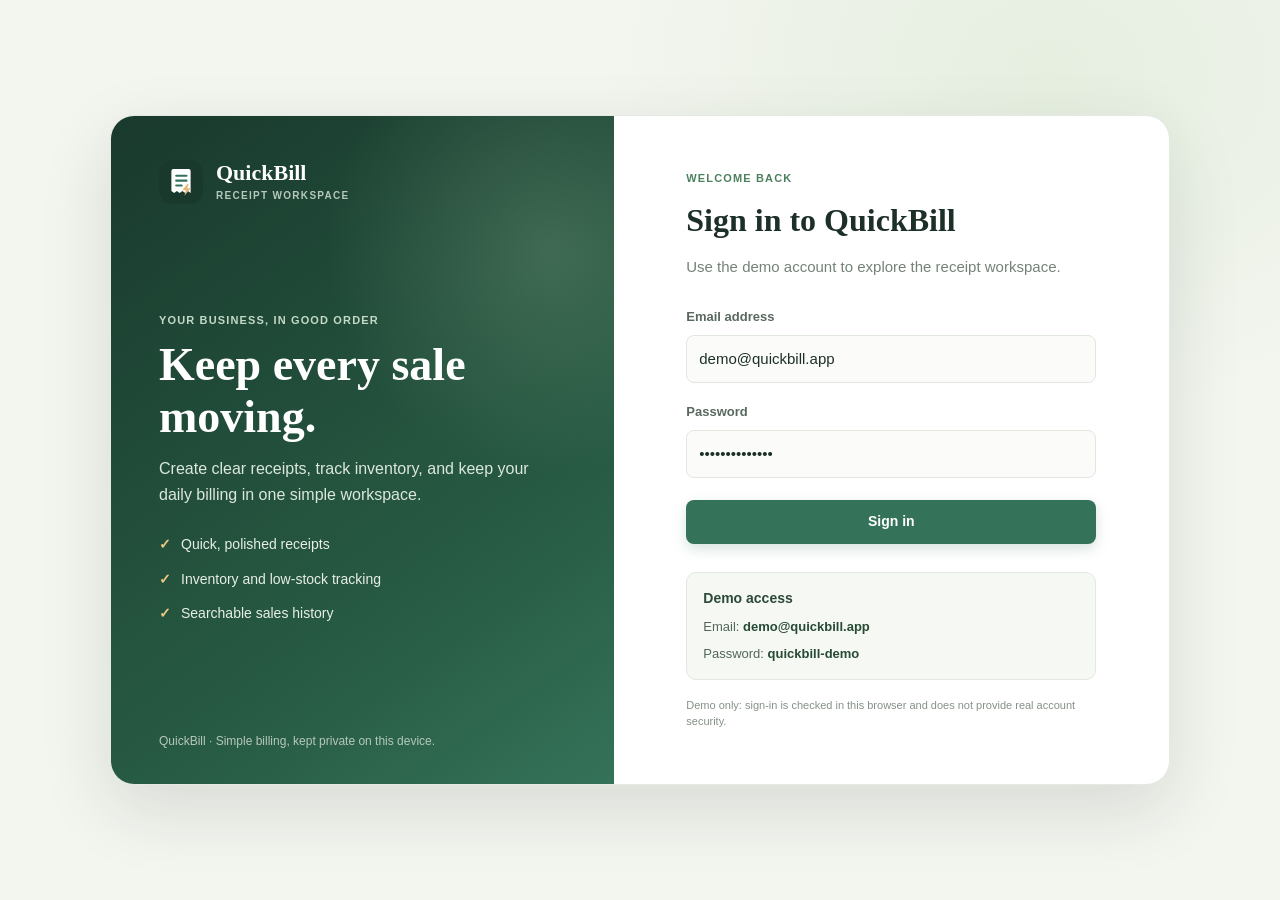
==== login.html @ 91d7e635 "Add QuickBill demo login page" ====
<!DOCTYPE html>
<html lang="en">
<head>
    <meta charset="UTF-8">
    <meta name="viewport" content="width=device-width, initial-scale=1.0">
    <meta name="theme-color" content="#19392d">
    <title>Sign in — QuickBill</title>
    <link rel="icon" type="image/svg+xml" href="logo.svg">
    <link rel="stylesheet" href="style.css">
</head>
<body class="login-page">
    <div class="login-shell">
        <section class="login-panel" aria-label="About QuickBill">
            <div class="login-brand">
                <img class="logo" src="logo.svg" alt="" aria-hidden="true">
                <span><strong>QuickBill</strong><small>RECEIPT WORKSPACE</small></span>
            </div>
            <div class="login-pitch">
                <p class="eyebrow">YOUR BUSINESS, IN GOOD ORDER</p>
                <h1>Keep every sale moving.</h1>
                <p>Create clear receipts, track inventory, and keep your daily billing in one simple workspace.</p>
                <ul class="login-benefits">
                    <li>Quick, polished receipts</li>
                    <li>Inventory and low-stock tracking</li>
                    <li>Searchable sales history</li>
                </ul>
            </div>
            <p class="login-copyright">QuickBill · Simple billing, kept private on this device.</p>
        </section>

        <main class="login-main">
            <section class="login-card" aria-labelledby="login-title">
                <p class="eyebrow">WELCOME BACK</p>
                <h2 id="login-title">Sign in to QuickBill</h2>
                <p class="login-intro">Use the demo account to explore the receipt workspace.</p>
                <form id="loginForm">
                    <label for="loginEmail">Email address</label>
                    <input id="loginEmail" name="email" type="email" autocomplete="username" value="demo@quickbill.app" required>
                    <label for="loginPassword">Password</label>
                    <input id="loginPassword" name="password" type="password" autocomplete="current-password" value="quickbill-demo" required>
                    <button class="button button-primary login-submit" type="submit">Sign in</button>
                </form>
                <p id="loginFeedback" class="login-feedback" role="status" aria-live="polite"></p>
                <div class="demo-access">
                    <strong>Demo access</strong>
                    <span>Email: <b>demo@quickbill.app</b></span>
                    <span>Password: <b>quickbill-demo</b></span>
                </div>
                <p class="login-disclaimer">Demo only: sign-in is checked in this browser and does not provide real account security.</p>
            </section>
        </main>
    </div>
    <script src="login.js"></script>
</body>
</html>
---- style.css ----
:root {
    color-scheme: light;
    --ink: #1d3028;
    --muted: #748278;
    --line: #e5eae4;
    --paper: #ffffff;
    --canvas: #f5f6f1;
    --blue: #347259;
    --blue-dark: #285a45;
    --mint: #e3f2e8;
    --green: #276344;
    --shadow: 0 14px 38px rgba(35, 57, 43, .065);
}

* { box-sizing: border-box; }

html { scroll-behavior: smooth; }

body {
    margin: 0;
    background: var(--canvas);
    color: var(--ink);
    font-family: 'DM Sans', 'Segoe UI', sans-serif;
    font-size: 14px;
    line-height: 1.5;
}

button, input, select { font: inherit; }
button { cursor: pointer; }

:focus-visible {
    outline: 3px solid rgba(65, 105, 225, .55);
    outline-offset: 3px;
}

.topbar {
    height: 76px;
    padding: 0 4.1%;
    background: #101b2e;
    color: #fff;
    display: flex;
    align-items: center;
    justify-content: space-between;
}

.brand {
    display: inline-flex;
    align-items: center;
    gap: 12px;
    color: inherit;
    text-decoration: none;
}

.logo, .store-mark {
    display: grid;
    place-items: center;
    width: 39px;
    height: 39px;
    border-radius: 12px;
    background: #7394ff;
    color: white;
    font-family: 'Manrope', sans-serif;
    font-size: 21px;
    font-weight: 800;
}

.brand strong, .brand small { display: block; }
.brand strong { font-family: 'Manrope', sans-serif; font-size: 17px; letter-spacing: -.3px; }
.brand small { color: #9cabc0; font-size: 9px; font-weight: 700; letter-spacing: 1.3px; }

.topbar-note { display: flex; align-items: center; gap: 9px; color: #c4cfdf; font-size: 12px; }
.online-dot { width: 7px; height: 7px; border-radius: 50%; background: #58d5a5; box-shadow: 0 0 0 4px rgba(88, 213, 165, .12); }

.dashboard { display: flex; min-height: calc(100vh - 76px); }

.sidebar {
    width: 224px;
    flex: 0 0 224px;
    padding: 36px 20px;
    background: #fff;
    border-right: 1px solid var(--line);
}

.nav-label, .eyebrow {
    margin: 0 0 9px;
    color: #95a1b3;
    font-size: 10px;
    font-weight: 700;
    letter-spacing: 1.15px;
}

.sidebar .nav-label { padding: 0 12px; margin-bottom: 12px; }
.sidebar a {
    display: block;
    margin: 4px 0;
    padding: 11px 12px;
    border-radius: 8px;
    color: #6b778b;
    font-size: 13px;
    font-weight: 500;
    text-decoration: none;
    transition: background .15s, color .15s;
}

.sidebar a:hover, .sidebar a.active { background: #eff3ff; color: #3659c5; }
.sidebar a.active { font-weight: 700; }

.main-content { width: min(1350px, 100%); min-width: 0; margin: 0 auto; padding: 38px 4.2% 20px; }
.welcome { display: flex; align-items: center; justify-content: space-between; gap: 20px; margin-bottom: 25px; }
h1, h2, h3, p { margin-top: 0; }
h1, h2, h3 { font-family: 'Manrope', 'Segoe UI', sans-serif; }
.welcome h1 { margin: 0; font-size: clamp(24px, 3vw, 32px); line-height: 1.25; letter-spacing: -1.1px; }
.welcome-copy { margin: 8px 0 0; color: var(--muted); font-size: 13px; }

.stats { display: grid; grid-template-columns: repeat(3, 1fr); gap: 15px; margin-bottom: 22px; }
.stat-card {
    position: relative;
    min-height: 111px;
    padding: 19px 21px 16px;
    background: var(--paper);
    border: 1px solid var(--line);
    border-radius: 11px;
    box-shadow: 0 4px 14px rgba(27, 46, 77, .025);
}

.stat-icon {
    float: right;
    display: grid;
    place-items: center;
    width: 31px;
    height: 31px;
    border-radius: 9px;
    background: #edf2ff;
    color: var(--blue);
    font-weight: 700;
}

.stat-card p { margin: 1px 0 9px; color: var(--muted); font-size: 12px; }
.stat-card strong { display: block; font-family: 'Manrope', sans-serif; font-size: 23px; letter-spacing: -.5px; }
#receiptStatus { font-size: 20px; }

.content-grid { display: grid; grid-template-columns: minmax(290px, .87fr) minmax(440px, 1.13fr); align-items: start; gap: 19px; }
.panel { background: var(--paper); border: 1px solid var(--line); border-radius: 12px; box-shadow: var(--shadow); }
.editor-panel, .preview-panel { padding: 23px; }
.panel-heading { display: flex; align-items: center; justify-content: space-between; gap: 12px; margin-bottom: 20px; }
.panel-heading .eyebrow { margin-bottom: 3px; }
.panel-heading h2 { margin: 0; font-size: 18px; letter-spacing: -.45px; }
.step-tag, .history-count { color: #9aa5b5; font-size: 11px; font-weight: 600; }

.form-section { padding: 0 0 20px; border-bottom: 1px solid #edf0f4; }
.form-section + .form-section { padding-top: 19px; border: 0; }
.form-section h3 { display: flex; align-items: baseline; justify-content: space-between; margin: 0 0 14px; font-size: 13px; }
.subtle { color: #a0a9b7; font-size: 10px; font-weight: 500; }
label { display: block; margin: 0 0 6px; color: #526078; font-size: 11px; font-weight: 700; }
input {
    width: 100%;
    height: 42px;
    margin: 0 0 14px;
    padding: 0 12px;
    border: 1px solid #e1e6ed;
    border-radius: 7px;
    background: #fbfcfe;
    color: var(--ink);
    font-size: 12px;
    transition: border-color .15s, box-shadow .15s, background .15s;
}
select {
    width: 100%;
    height: 42px;
    margin: 0 0 14px;
    padding: 0 10px;
    border: 1px solid #e1e6ed;
    border-radius: 7px;
    background: #fbfcfe;
    color: var(--ink);
    font-size: 12px;
}

input::placeholder { color: #aab3c0; }
input:focus { border-color: #87a0f4; background: #fff; box-shadow: 0 0 0 3px rgba(65, 105, 225, .09); outline: none; }
.field-hint { display: block; margin: -8px 0 2px; color: #929eaf; font-size: 10px; }
.input-row { display: grid; grid-template-columns: 1fr 1fr; gap: 12px; }
.input-row input { margin-bottom: 7px; }
.privacy-note { margin: 16px 0 0; color: #9aa5b5; font-size: 10px; }

.button { min-height: 39px; padding: 0 15px; border: 1px solid transparent; border-radius: 7px; font-size: 12px; font-weight: 700; transition: background .15s, transform .15s, border-color .15s; }
.button:hover:not(:disabled) { transform: translateY(-1px); }
.button:disabled { cursor: not-allowed; opacity: .46; }
.button-primary { background: var(--blue); color: #fff; box-shadow: 0 4px 10px rgba(65, 105, 225, .2); }
.button-primary:hover:not(:disabled) { background: var(--blue-dark); }
.button-secondary { border-color: #dbe3ff; background: #f1f4ff; color: #395dc8; }
.button-secondary:hover { background: #e6ecff; }
.button-quiet { border-color: #e1e6ed; background: #fff; color: #59677d; }
.button-quiet:hover:not(:disabled) { background: #f7f9fc; }
.full-width { width: 100%; }

.preview-panel { background: #fdfdfe; }
.preview-title { margin-bottom: 14px; }
.receipt-badge { padding: 5px 9px; border-radius: 5px; background: var(--mint); color: var(--green); font-size: 9px; font-weight: 800; letter-spacing: .5px; }
.receipt-paper { padding: 21px; border: 1px solid #e9edf2; border-radius: 9px; background: #fff; box-shadow: 0 5px 20px rgba(29, 47, 76, .035); }
.store-heading { padding-bottom: 16px; border-bottom: 1px dashed #dce2e9; text-align: center; }
.store-mark { width: 30px; height: 30px; margin: 0 auto 7px; border-radius: 9px; font-size: 16px; }
.store-heading h2 { margin: 0; font-size: 13px; letter-spacing: 1.2px; }
.store-heading p { margin: 3px 0 0; color: #97a1b0; font-size: 10px; }
.receipt-meta { display: grid; grid-template-columns: 1fr 1fr; gap: 10px 16px; padding: 16px 0 12px; }
.receipt-meta p { min-width: 0; margin: 0; }
.receipt-meta p span, .receipt-meta strong { display: block; }
.receipt-meta p span { margin-bottom: 2px; color: #98a2b0; font-size: 9px; }
.receipt-meta strong { overflow-wrap: anywhere; color: #47546b; font-size: 10px; font-weight: 600; }
.table-wrap { width: 100%; overflow-x: auto; }
table { width: 100%; border-collapse: collapse; }
thead { background: #f6f8fb; }
th, td { padding: 9px 5px; border-bottom: 1px solid #edf0f4; text-align: right; font-size: 10px; }
th { color: #8793a5; font-size: 9px; font-weight: 700; }
th:first-child, td:first-child { text-align: left; }
td { color: #536078; }
td:first-child { min-width: 76px; color: #28374e; font-weight: 600; }
.empty-state { padding: 16px 5px 7px; color: #a1aab8; text-align: center; font-size: 10px; }
.empty-state[hidden], .history-empty[hidden] { display: none; }
.total-area { display: flex; justify-content: space-between; align-items: center; margin-top: 12px; padding-top: 13px; border-top: 1px solid #e6eaf0; color: #637087; font-size: 11px; }
.total-area strong { color: #202f47; font-family: 'Manrope', sans-serif; font-size: 19px; }
.receipt-totals { margin-top: 12px; }
.receipt-totals > p { display: flex; justify-content: space-between; gap: 12px; margin: 6px 0; color: #78869b; font-size: 10px; }
.receipt-totals > p strong { color: #536078; font-weight: 600; }
.receipt-totals .total-area { margin-top: 9px; }
.thank-you { margin: 16px 0 0; color: #a2aab6; text-align: center; font-size: 9px; }
.receipt-actions { display: flex; gap: 8px; margin-top: 14px; }
.feedback { min-height: 17px; margin: 9px 0 0; color: #36795f; font-size: 11px; }
.feedback.error { color: #b44545; }

.history-panel { margin-top: 20px; padding: 21px 23px; }
.history-panel .panel-heading { margin-bottom: 12px; }
.history-row { display: grid; grid-template-columns: minmax(150px, 1fr) 120px auto; align-items: center; gap: 15px; padding: 12px 0; border-top: 1px solid #edf0f4; }
.history-summary strong, .history-summary span { display: block; }
.history-summary strong { overflow-wrap: anywhere; font-size: 12px; }
.history-summary span { margin-top: 2px; color: #98a2b0; font-size: 10px; }
.history-amount { color: #293950; font-size: 12px; text-align: right; }
.history-actions { display: flex; justify-content: flex-end; gap: 10px; }
.text-button { padding: 5px 0; border: 0; background: transparent; color: #4968c8; font-size: 10px; font-weight: 700; }
.text-button:hover { text-decoration: underline; }
.delete-button { color: #b46565; }
.history-empty { margin: 0; padding: 20px 0 7px; border-top: 1px solid #edf0f4; color: #9aa5b5; text-align: center; font-size: 11px; }
.inventory-panel, .settings-panel { margin-top: 20px; padding: 21px 23px; }
.inventory-form, .settings-form, .history-filters {
    display: grid;
    grid-template-columns: repeat(auto-fit, minmax(150px, 1fr));
    align-items: end;
    gap: 0 12px;
}
.inventory-form .button, .settings-form .button, .history-filters .button { margin-bottom: 14px; }
.inventory-list { border-top: 1px solid #edf0f4; }
.inventory-row {
    display: grid;
    grid-template-columns: minmax(120px, 1fr) minmax(130px, .7fr) minmax(220px, auto);
    align-items: center;
    gap: 12px;
    padding: 10px 0;
    border-bottom: 1px solid #edf0f4;
}
.inventory-row strong { overflow-wrap: anywhere; font-size: 12px; }
.inventory-row > span { color: #78869b; font-size: 11px; }
.inventory-row.low-stock > span { color: #a34a3c; font-weight: 700; }
.inventory-actions { display: flex; align-items: center; justify-content: flex-end; gap: 7px; }
.inventory-actions input { width: 78px; height: 34px; margin: 0; padding: 0 7px; }
.history-filters { grid-template-columns: repeat(auto-fit, minmax(140px, 1fr)); margin: 0 0 10px; }
.history-filters input { margin-bottom: 14px; }
footer { padding: 21px 0 3px; color: #a0a9b7; text-align: center; font-size: 10px; }
.visually-hidden { position: absolute; width: 1px; height: 1px; padding: 0; margin: -1px; overflow: hidden; clip: rect(0, 0, 0, 0); white-space: nowrap; border: 0; }

@media (max-width: 1050px) {
    .sidebar { width: 190px; flex-basis: 190px; }
    .main-content { padding-right: 24px; padding-left: 24px; }
    .content-grid { grid-template-columns: minmax(260px, .85fr) minmax(390px, 1.15fr); gap: 13px; }
    .editor-panel, .preview-panel { padding: 18px; }
}

@media (max-width: 820px) {
    .dashboard { display: block; }
    .sidebar { display: flex; align-items: center; gap: 5px; width: 100%; padding: 9px 18px; border-right: 0; border-bottom: 1px solid var(--line); }
    .sidebar .nav-label { display: none; }
    .sidebar a { margin: 0; padding: 9px 11px; white-space: nowrap; font-size: 12px; }
    .main-content { padding: 27px 22px 18px; }
    .content-grid { grid-template-columns: 1fr; gap: 16px; }
    .editor-panel, .preview-panel { padding: 22px; }
}

@media (max-width: 560px) {
    .topbar { height: 66px; padding: 0 17px; }
    .topbar-note { font-size: 0; }
    .topbar-note .online-dot { width: 8px; height: 8px; }
    .dashboard { min-height: calc(100vh - 66px); }
    .sidebar { overflow-x: auto; padding: 7px 12px; }
    .inventory-row { grid-template-columns: 1fr; gap: 6px; }
    .inventory-actions { justify-content: flex-start; }
    .main-content { padding: 24px 14px 14px; }
    .welcome { align-items: flex-start; }
    .welcome h1 { font-size: 24px; }
    .welcome-copy { max-width: 280px; font-size: 12px; }
    .welcome > .button { flex: 0 0 auto; padding: 0 10px; font-size: 10px; }
    .stats { gap: 8px; }
    .stat-card { min-height: 92px; padding: 13px 10px; }
    .stat-card p { min-height: 29px; font-size: 10px; }
    .stat-card strong { font-size: 18px; }
    #receiptStatus { font-size: 17px; }
    .stat-icon { width: 25px; height: 25px; font-size: 12px; }
    .editor-panel, .preview-panel { padding: 17px 14px; }
    .receipt-paper { padding: 16px 11px; }
    th, td { padding-right: 3px; padding-left: 3px; font-size: 9px; }
    .history-panel { padding: 17px 14px; }
    .inventory-panel, .settings-panel { padding: 17px 14px; }
    .history-row { grid-template-columns: minmax(100px, 1fr) auto; gap: 7px 10px; }
    .history-amount { grid-column: 1; grid-row: 2; text-align: left; }
    .history-actions { grid-column: 2; grid-row: 1 / span 2; }
}

    body {
        background:
            radial-gradient(ellipse at 82% 0%, rgba(226, 237, 220, .55), transparent 34rem),
            var(--canvas);
        color: var(--ink);
        font-family: 'Segoe UI', sans-serif;
        font-size: 16px;
        line-height: 1.6;
    }

    h1, h2, h3 { font-family: Georgia, 'Times New Roman', serif; }

    .topbar {
        background: #19392d;
        box-shadow: 0 3px 18px rgba(20, 45, 33, .12);
    }

    .logo {
        border-radius: 13px;
        background: #e5b778;
        color: #23392d;
    }

    .brand strong { font-family: Georgia, 'Times New Roman', serif; font-size: 19px; }
    .brand small { color: #b6c8bc; }
    .topbar-note { color: #d2ded5; }

    .dashboard { min-height: calc(100vh - 76px); }

    .sidebar {
        background: rgba(255, 255, 255, .72);
        border-right-color: #e4e9e1;
    }

    .nav-label, .eyebrow { color: #89978c; }
    .sidebar a { border-radius: 9px; color: #67766c; }
    .sidebar a:hover, .sidebar a.active {
        background: #eaf2eb;
        color: #2e694d;
    }

    .main-content { padding-top: 42px; }
    .welcome h1 { font-weight: 700; letter-spacing: -.8px; }
    .welcome-copy { color: var(--muted); }

    .stat-card {
        border-color: #e7ebe4;
        border-radius: 15px;
        box-shadow: 0 7px 22px rgba(34, 54, 41, .035);
    }

    .stat-icon {
        border-radius: 10px;
        background: #edf4ed;
        color: #39775b;
    }

    .stat-card p { color: #7b897f; }
    .stat-card strong { font-family: Georgia, 'Times New Roman', serif; }

    .panel {
        border-color: #e5eae3;
        border-radius: 16px;
        box-shadow: var(--shadow);
    }

    .panel-heading h2 { font-weight: 700; }
    .step-tag, .history-count { color: #8a968c; }
    .form-section { border-bottom-color: #edf0ea; }
    .subtle { color: #929e93; }
    label { color: #59695e; }

    input, select {
        border-color: #e0e7df;
        border-radius: 8px;
        background: #fbfcfa;
    }

    input:focus {
        border-color: #79a58a;
        background: #fff;
        box-shadow: 0 0 0 3px rgba(52, 114, 89, .11);
    }

    :focus-visible {
        outline-color: rgba(52, 114, 89, .55);
    }

    .field-hint, .privacy-note { color: #8b988e; }

    .button {
        min-height: 41px;
        border-radius: 8px;
        transition: background .18s, transform .18s, border-color .18s, box-shadow .18s;
    }

    .button-primary {
        background: #347259;
        box-shadow: 0 5px 13px rgba(52, 114, 89, .2);
    }

    .button-primary:hover:not(:disabled) {
        background: #285a45;
        box-shadow: 0 7px 17px rgba(40, 90, 69, .23);
    }

    .button-secondary {
        border-color: #d8e7d9;
        background: #edf5ed;
        color: #326c4e;
    }

    .button-secondary:hover { background: #e3efe3; }
    .button-quiet { border-color: #e1e7df; color: #53665a; }
    .button-quiet:hover:not(:disabled) { background: #f6f8f4; }

    .preview-panel { background: #f8faf6; }
    .receipt-badge { border-radius: 6px; }
    .receipt-paper {
        border-color: #e7ebe4;
        border-radius: 11px;
        box-shadow: 0 8px 24px rgba(35, 57, 43, .045);
    }

    .store-mark {
        background: #347259;
        color: #fff;
    }

    .store-heading { border-bottom-color: #dfe6dd; }
    .store-heading p { color: #87958a; }
    .receipt-meta p span { color: #87958a; }
    .receipt-meta strong { color: #46594b; }
    thead { background: #f3f6f1; }
    th, td { border-bottom-color: #edf0ea; }
    th { color: #849187; }
    td { color: #56685b; }
    td:first-child { color: #2b4033; }
    .empty-state { color: #929f94; }
    .total-area { border-top-color: #e4e9e1; color: #647568; }
    .total-area strong { color: #263d30; font-family: Georgia, 'Times New Roman', serif; }
    .receipt-totals > p { color: #77857a; }
    .receipt-totals > p strong { color: #526357; }
    .thank-you { color: #89968b; }
    .feedback { color: #367453; }
    .feedback.error { color: #a7473f; }

    .history-row, .inventory-row { border-color: #edf0ea; }
    .history-summary span { color: #8b988e; }
    .history-amount { color: #334b3b; }
    .text-button { color: #347259; }
    .delete-button { color: #a45b54; }
    .history-empty { border-top-color: #edf0ea; color: #8b988e; }
    .inventory-list { border-top-color: #edf0ea; }
    .inventory-row > span { color: #758479; }
    .inventory-row.low-stock > span { color: #a34a3c; }
    .inventory-actions input { border-radius: 7px; }
    footer { color: #8b988e; }

    .brand strong { font-size: 21px; }
    .brand small { font-size: 10px; }
    .topbar-note { font-size: 14px; }
    .nav-label, .eyebrow { font-size: 11px; }
    .sidebar a { font-size: 14px; }
    .welcome h1 { font-size: clamp(30px, 3.2vw, 40px); }
    .welcome-copy { font-size: 15px; }
    .stat-card { min-height: 120px; }
    .stat-card p { font-size: 13px; }
    .stat-card strong { font-size: 27px; }
    #receiptStatus { font-size: 23px; }
    .panel-heading h2 { font-size: 22px; }
    .step-tag, .history-count { font-size: 12px; }
    .form-section h3 { font-size: 16px; }
    .subtle { font-size: 12px; }
    label { font-size: 13px; }
    input, select { height: 46px; font-size: 14px; }
    .field-hint, .privacy-note { font-size: 12px; }
    .button { min-height: 44px; font-size: 14px; }
    .receipt-badge { font-size: 11px; }
    .store-heading h2 { font-size: 16px; }
    .store-heading p { font-size: 12px; }
    .receipt-meta p span { font-size: 11px; }
    .receipt-meta strong { font-size: 12px; }
    th { font-size: 11px; }
    td { font-size: 12px; }
    .empty-state { font-size: 12px; }
    .receipt-totals > p { font-size: 12px; }
    .total-area { font-size: 14px; }
    .total-area strong { font-size: 22px; }
    .thank-you { font-size: 11px; }
    .feedback { font-size: 13px; }
    .history-summary strong, .inventory-row strong { font-size: 14px; }
    .history-summary span { font-size: 12px; }
    .history-amount { font-size: 14px; }
    .text-button { font-size: 12px; }
    .history-empty { font-size: 13px; }
    .inventory-row > span { font-size: 13px; }
    .inventory-actions input { font-size: 13px; }
    .history-filters input { font-size: 14px; }
    footer { font-size: 12px; }

    .brand { gap: 13px; }
    .logo {
        display: block;
        width: 44px;
        height: 44px;
        border-radius: 13px;
        background: transparent;
        object-fit: contain;
    }

    .store-mark {
        display: block;
        width: 36px;
        height: 36px;
        margin: 0 auto 9px;
        border-radius: 10px;
        background: transparent;
        object-fit: contain;
    }

    .welcome {
        position: relative;
        isolation: isolate;
        overflow: hidden;
        min-height: 178px;
        padding: 30px 34px;
        border-radius: 19px;
        background:
            radial-gradient(circle at 87% 20%, rgba(180, 213, 177, .2), transparent 12rem),
            linear-gradient(115deg, #19392d 0%, #285c44 67%, #347259 100%);
        box-shadow: 0 14px 32px rgba(27, 62, 43, .14);
    }

    .welcome::after {
        position: absolute;
        z-index: -1;
        top: -146px;
        right: -72px;
        width: 330px;
        height: 330px;
        border: 1px solid rgba(235, 244, 229, .17);
        border-radius: 50%;
        box-shadow: 0 0 0 28px rgba(235, 244, 229, .045), 0 0 0 58px rgba(235, 244, 229, .035);
        content: "";
    }

    .welcome > div { position: relative; z-index: 1; }
    .welcome .eyebrow { color: #c3d9c6; }
    .welcome h1 { color: #fff; }
    .welcome-copy { max-width: 590px; color: #dce8dd; }
    .welcome > .button {
        position: relative;
        z-index: 1;
        min-height: 46px;
        padding: 0 19px;
        border-color: #efc982;
        background: #efc982;
        color: #244332;
        box-shadow: 0 6px 15px rgba(15, 41, 28, .18);
    }

    .welcome > .button:hover:not(:disabled) {
        border-color: #f5d89e;
        background: #f5d89e;
    }

    @media (max-width: 560px) {
        .topbar-note { font-size: 0; }
        .brand strong { font-size: 19px; }
        .welcome h1 { font-size: 28px; }
        .welcome-copy { font-size: 13px; }
        .welcome { min-height: 0; padding: 22px 19px; border-radius: 15px; }
        .welcome::after { right: -190px; }
        .stat-card { min-height: 104px; }
        .stat-card p { font-size: 11px; }
        .stat-card strong { font-size: 21px; }
        #receiptStatus { font-size: 18px; }
        .panel-heading h2 { font-size: 20px; }
        .welcome > .button { font-size: 12px; }
        .receipt-actions .button { font-size: 12px; }
    }

    @media (max-width: 820px) {
        .sidebar { background: rgba(255, 255, 255, .9); }
    }

@media print {
    @page { size: A4; margin: 14mm; }
    html, body { min-height: 0; background: #fff !important; }
    body * { visibility: hidden !important; }
    #receiptPaper, #receiptPaper * { visibility: visible !important; }
    #receiptPaper {
        position: absolute;
        top: 0;
        left: 0;
        width: 100%;
        padding: 0;
        border: 0;
        box-shadow: none;
    }
    .screen-only { display: none !important; }
    .receipt-paper { color: #111; }
    .store-heading, .receipt-meta, table, .total-area, .thank-you { break-inside: avoid; }
    .receipt-totals { break-inside: avoid; }
}

@media print {
    .receipt-paper { font-size: 14px; }
    .store-heading h2 { font-size: 20px; }
    .store-heading p { font-size: 13px; }
    .receipt-meta p span { font-size: 12px; }
    .receipt-meta strong { font-size: 13px; }
    th { font-size: 12px; }
    td { font-size: 13px; }
    .empty-state, .receipt-totals > p { font-size: 13px; }
    .total-area { font-size: 15px; }
    .total-area strong { font-size: 24px; }
    .thank-you { font-size: 12px; }
}

.topbar-actions {
    display: flex;
    align-items: center;
    gap: 18px;
}

.topbar-signout {
    min-height: 36px;
    padding: 0 13px;
    border-color: rgba(255, 255, 255, .25);
    background: rgba(255, 255, 255, .08);
    color: #fff;
    font-size: 12px;
    box-shadow: none;
}

.topbar-signout:hover:not(:disabled) {
    border-color: rgba(255, 255, 255, .4);
    background: rgba(255, 255, 255, .16);
}

.login-page {
    display: grid;
    min-height: 100vh;
    padding: 26px;
    place-items: center;
    background:
        radial-gradient(ellipse at 82% 8%, rgba(226, 237, 220, .8), transparent 28rem),
        #f3f5ef;
}

.login-shell {
    display: grid;
    grid-template-columns: minmax(0, .95fr) minmax(390px, 1.05fr);
    width: min(1060px, 100%);
    min-height: 650px;
    overflow: hidden;
    border: 1px solid #e4e9e1;
    border-radius: 24px;
    background: #fff;
    box-shadow: 0 24px 70px rgba(30, 55, 39, .13);
}

.login-panel {
    display: flex;
    flex-direction: column;
    justify-content: space-between;
    padding: 44px 48px 32px;
    background:
        radial-gradient(circle at 87% 20%, rgba(180, 213, 177, .2), transparent 14rem),
        linear-gradient(145deg, #19392d, #285c44 70%, #347259);
    color: #fff;
}

.login-brand {
    display: flex;
    align-items: center;
    gap: 13px;
}

.login-brand strong, .login-brand small { display: block; }
.login-brand strong { font: 700 22px Georgia, 'Times New Roman', serif; }
.login-brand small { margin-top: 2px; color: #b6c8bc; font-size: 10px; font-weight: 700; letter-spacing: 1.3px; }
.login-pitch { max-width: 390px; margin: 56px 0; }
.login-pitch .eyebrow { color: #c3d9c6; }
.login-pitch h1 { margin: 0 0 14px; color: #fff; font-size: clamp(36px, 4vw, 46px); line-height: 1.12; }
.login-pitch > p:not(.eyebrow) { color: #dce8dd; font-size: 16px; }
.login-benefits { display: grid; gap: 12px; margin: 26px 0 0; padding: 0; list-style: none; }
.login-benefits li { color: #e7efe7; font-size: 14px; }
.login-benefits li::before { margin-right: 10px; color: #efc982; content: "✓"; font-weight: 800; }
.login-copyright { margin: 0; color: #b6c8bc; font-size: 12px; }

.login-main {
    display: grid;
    padding: 54px;
    place-items: center;
}

.login-card { width: min(410px, 100%); }
.login-card > .eyebrow { margin-bottom: 7px; color: #4c805f; }
.login-card h2 { margin: 0; color: #1d3028; font-size: 32px; }
.login-intro { margin: 9px 0 28px; color: #748278; font-size: 15px; }
.login-card form label { margin-bottom: 7px; }
.login-card input { height: 48px; margin-bottom: 19px; font-size: 15px; }
.login-submit { width: 100%; margin-top: 3px; }
.login-feedback { min-height: 22px; margin: 12px 0; color: #a7473f; font-size: 13px; }
.login-feedback:empty { min-height: 10px; margin: 9px 0; }
.login-feedback.error { color: #a7473f; }

.demo-access {
    display: grid;
    gap: 6px;
    padding: 14px 16px;
    border: 1px solid #e2e9df;
    border-radius: 10px;
    background: #f5f8f3;
    color: #53665a;
    font-size: 13px;
}

.demo-access strong { margin-bottom: 2px; color: #2d4938; font-size: 14px; }
.demo-access b { color: #284a35; font-weight: 700; }
.login-disclaimer { margin: 17px 0 0; color: #849187; font-size: 11px; line-height: 1.5; }

@media (max-width: 820px) {
    .login-page { padding: 18px; }
    .login-shell { grid-template-columns: 1fr; width: min(560px, 100%); min-height: 0; }
    .login-panel { min-height: 270px; padding: 30px 32px 22px; }
    .login-pitch { margin: 35px 0 29px; }
    .login-pitch h1 { font-size: 36px; }
    .login-benefits { grid-template-columns: 1fr 1fr; gap: 8px 14px; margin-top: 19px; }
    .login-main { padding: 38px 32px; }
}

@media (max-width: 520px) {
    .login-page { padding: 0; }
    .login-shell { min-height: 100vh; border: 0; border-radius: 0; }
    .login-panel { min-height: 235px; padding: 24px 22px 18px; }
    .login-panel .logo { width: 40px; height: 40px; }
    .login-pitch { margin: 24px 0 20px; }
    .login-pitch h1 { font-size: 31px; }
    .login-pitch > p:not(.eyebrow) { font-size: 14px; }
    .login-benefits { display: none; }
    .login-copyright { font-size: 11px; }
    .login-main { padding: 32px 22px; }
    .login-card h2 { font-size: 28px; }
}
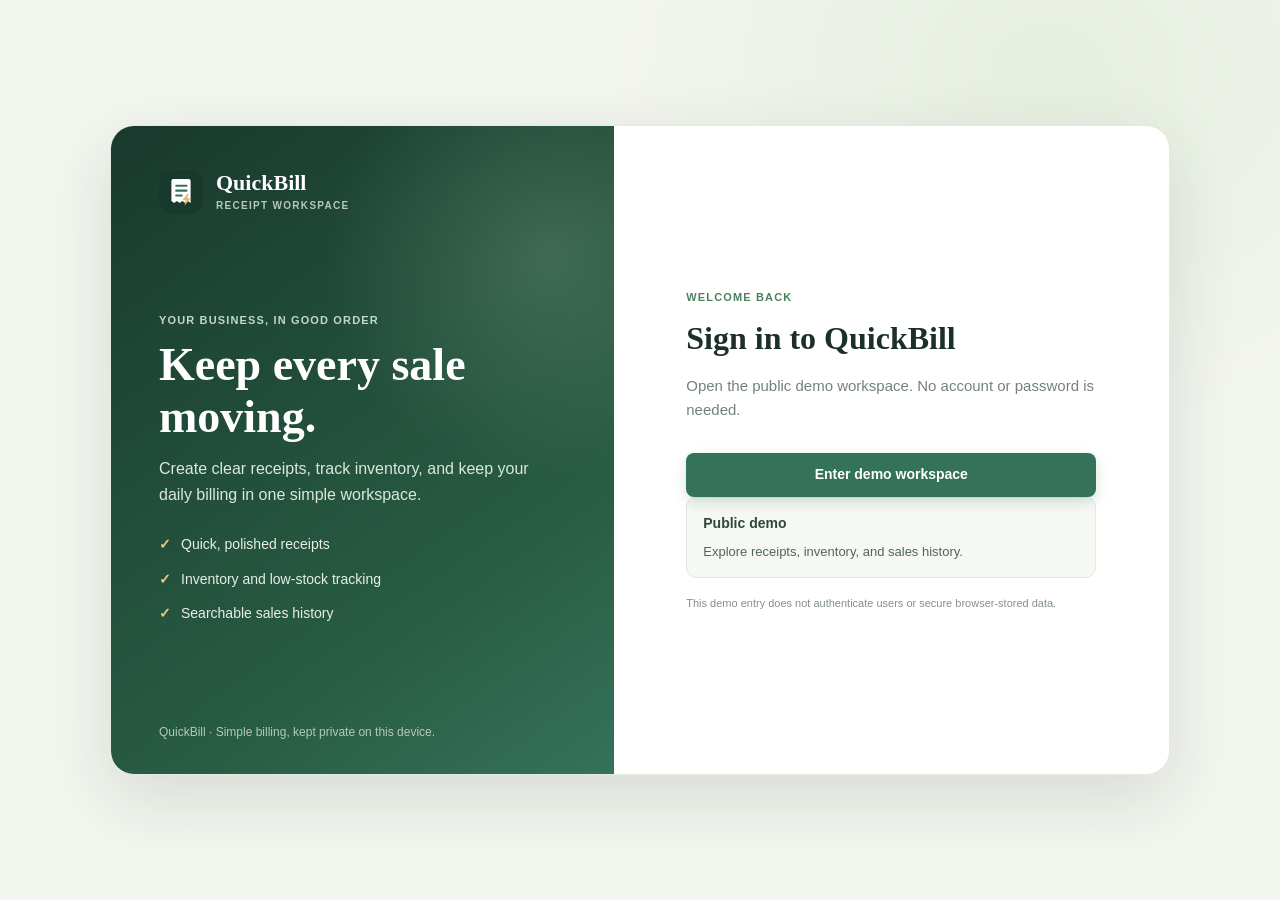
==== commit 57d02ddc: "Remove password from QuickBill demo entry" ====
--- a/login.html
+++ b/login.html
@@ -32,21 +32,13 @@
             <section class="login-card" aria-labelledby="login-title">
                 <p class="eyebrow">WELCOME BACK</p>
                 <h2 id="login-title">Sign in to QuickBill</h2>
-                <p class="login-intro">Use the demo account to explore the receipt workspace.</p>
-                <form id="loginForm">
-                    <label for="loginEmail">Email address</label>
-                    <input id="loginEmail" name="email" type="email" autocomplete="username" value="demo@quickbill.app" required>
-                    <label for="loginPassword">Password</label>
-                    <input id="loginPassword" name="password" type="password" autocomplete="current-password" value="quickbill-demo" required>
-                    <button class="button button-primary login-submit" type="submit">Sign in</button>
-                </form>
-                <p id="loginFeedback" class="login-feedback" role="status" aria-live="polite"></p>
+                <p class="login-intro">Open the public demo workspace. No account or password is needed.</p>
+                <button id="openDemo" class="button button-primary login-submit" type="button">Enter demo workspace</button>
                 <div class="demo-access">
-                    <strong>Demo access</strong>
-                    <span>Email: <b>demo@quickbill.app</b></span>
-                    <span>Password: <b>quickbill-demo</b></span>
+                    <strong>Public demo</strong>
+                    <span>Explore receipts, inventory, and sales history.</span>
                 </div>
-                <p class="login-disclaimer">Demo only: sign-in is checked in this browser and does not provide real account security.</p>
+                <p class="login-disclaimer">This demo entry does not authenticate users or secure browser-stored data.</p>
             </section>
         </main>
     </div>
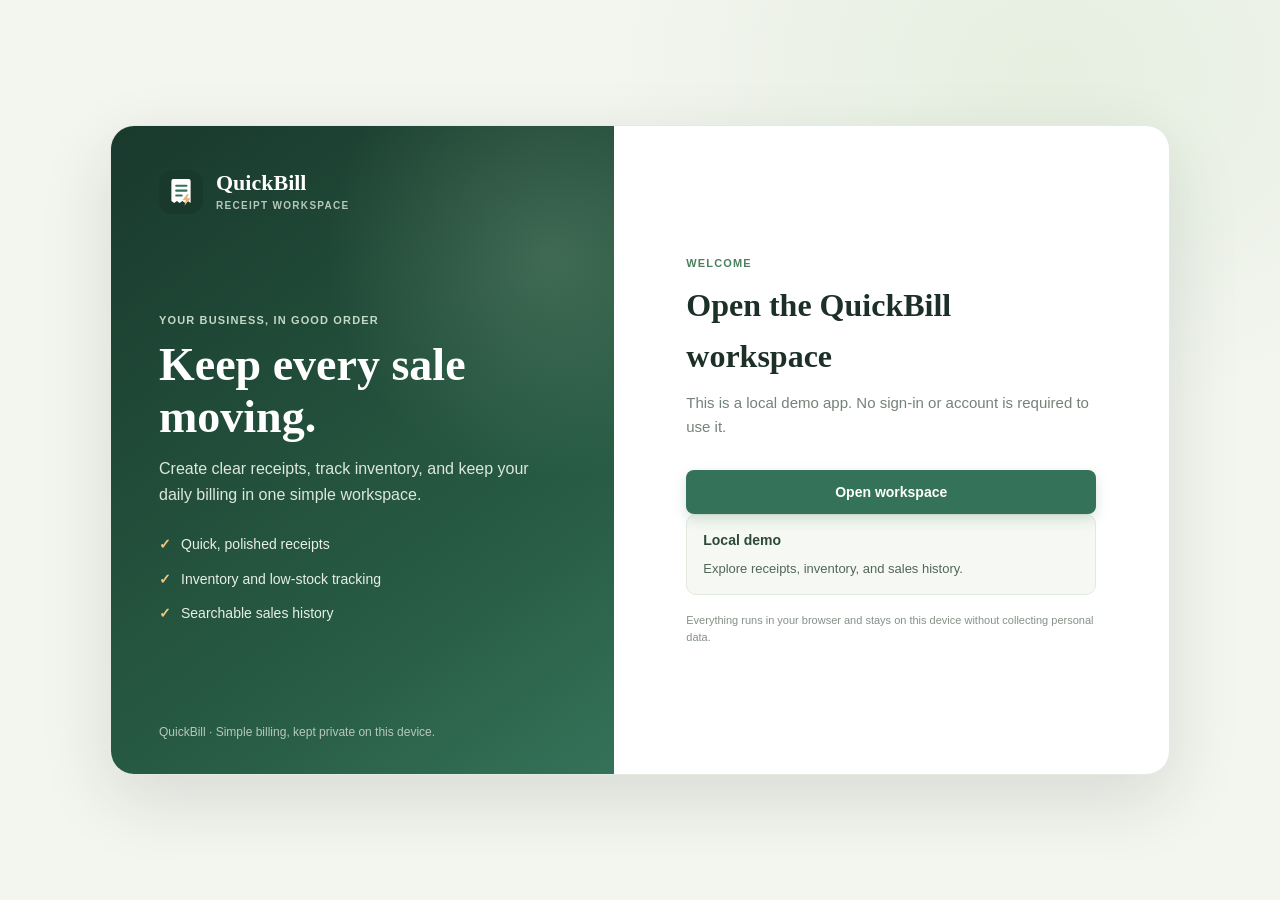
==== commit be79eb08: "Clarify local demo access Remove the forced login redirect and describe the workspace as a local dem" ====
--- a/login.html
+++ b/login.html
@@ -4,7 +4,7 @@
     <meta charset="UTF-8">
     <meta name="viewport" content="width=device-width, initial-scale=1.0">
     <meta name="theme-color" content="#19392d">
-    <title>Sign in — QuickBill</title>
+    <title>QuickBill — Receipt workspace</title>
     <link rel="icon" type="image/svg+xml" href="logo.svg">
     <link rel="stylesheet" href="style.css">
 </head>
@@ -30,15 +30,15 @@
 
         <main class="login-main">
             <section class="login-card" aria-labelledby="login-title">
-                <p class="eyebrow">WELCOME BACK</p>
-                <h2 id="login-title">Sign in to QuickBill</h2>
-                <p class="login-intro">Open the public demo workspace. No account or password is needed.</p>
-                <button id="openDemo" class="button button-primary login-submit" type="button">Enter demo workspace</button>
+                <p class="eyebrow">WELCOME</p>
+                <h2 id="login-title">Open the QuickBill workspace</h2>
+                <p class="login-intro">This is a local demo app. No sign-in or account is required to use it.</p>
+                <button id="openDemo" class="button button-primary login-submit" type="button">Open workspace</button>
                 <div class="demo-access">
-                    <strong>Public demo</strong>
+                    <strong>Local demo</strong>
                     <span>Explore receipts, inventory, and sales history.</span>
                 </div>
-                <p class="login-disclaimer">This demo entry does not authenticate users or secure browser-stored data.</p>
+                <p class="login-disclaimer">Everything runs in your browser and stays on this device without collecting personal data.</p>
             </section>
         </main>
     </div>
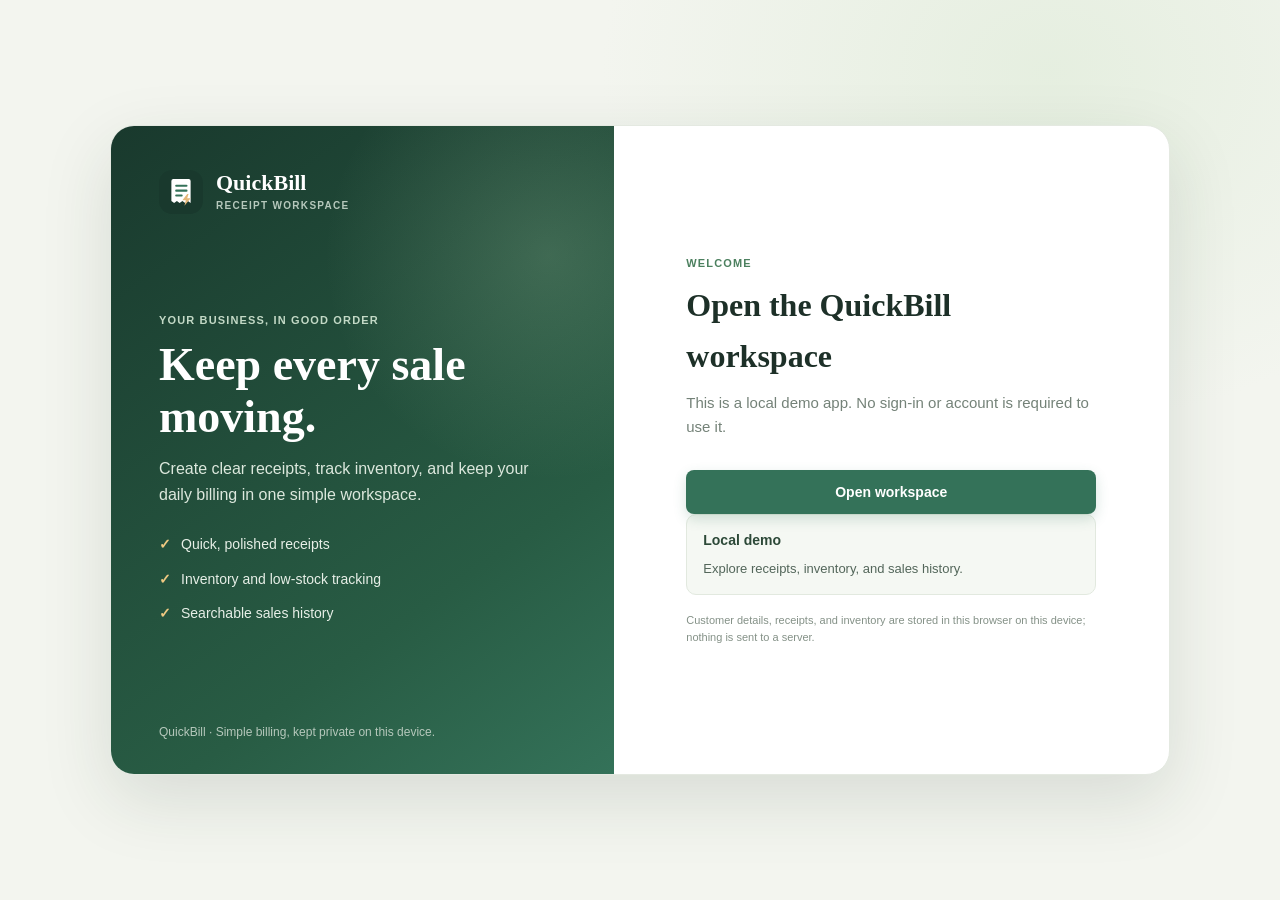
==== commit 3a3b1b46: "Clarify local data handling Explain that customer details, receipts, and inventory remain in browser" ====
--- a/login.html
+++ b/login.html
@@ -38,7 +38,7 @@
                     <strong>Local demo</strong>
                     <span>Explore receipts, inventory, and sales history.</span>
                 </div>
-                <p class="login-disclaimer">Everything runs in your browser and stays on this device without collecting personal data.</p>
+                <p class="login-disclaimer">Customer details, receipts, and inventory are stored in this browser on this device; nothing is sent to a server.</p>
             </section>
         </main>
     </div>
